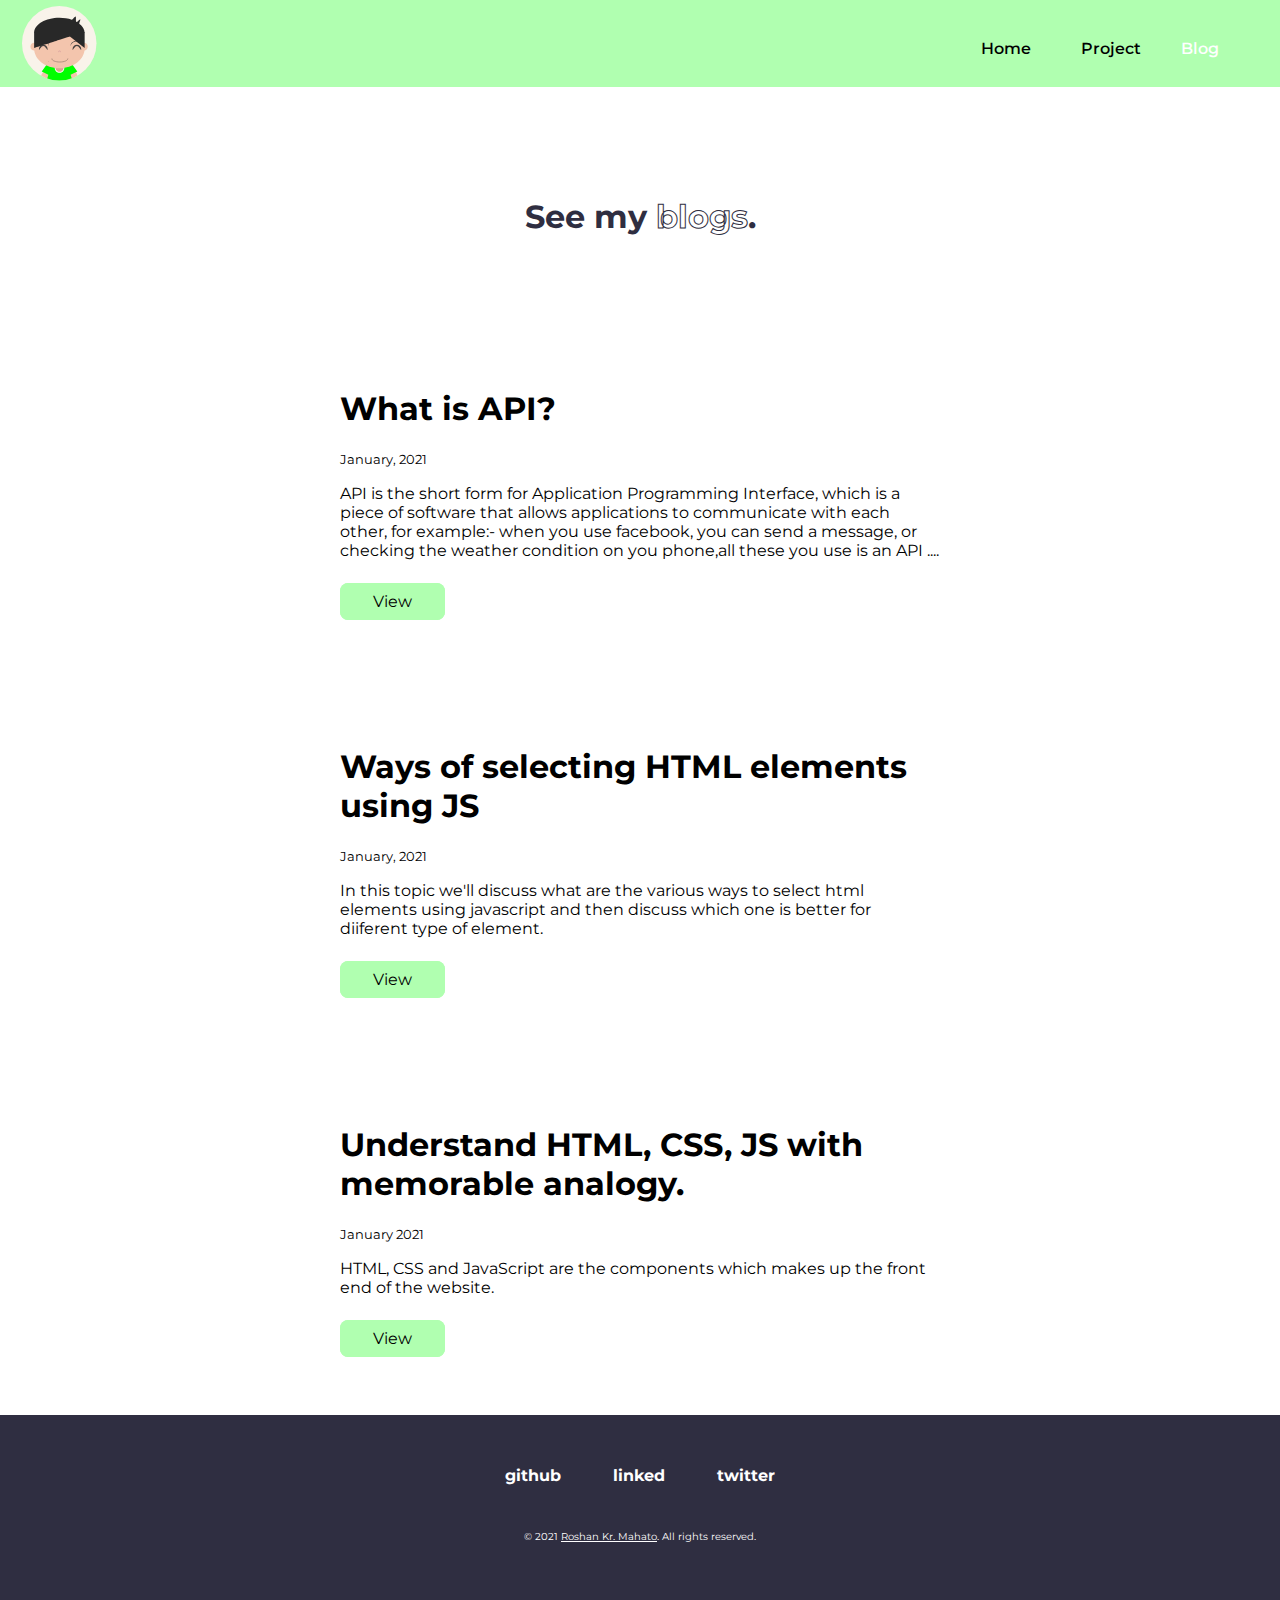
==== blog.html @ bedb5f43 "final commit" ====
<!DOCTYPE html>
<html lang="en">

<head>
    <meta charset="UTF-8">
    <meta name="viewport" content="width=device-width, initial-scale=1.0">
    <title>Blogs | Roshan</title>

    <link rel="stylesheet" href="/styles.css">

</head>

<body>

    <nav>
        <table>
            <tr>
                <td class="logo">
                    <a href="/">
                        <img src="/svg/portfolio intro logo 1.svg" alt="logo">
                    </a>
                </td>
                <td class="nav-item "><a href="/index.html">Home</a></td>
                <td class="nav-item"><a href="/project.html">Project</a></td>
                <td class="nav-item"><a href="#" id="home-text">Blog</a></td>
            </tr>
        </table>
    </nav>

    <section id="sub-part">
        <div>
            <h1>See my <span>blogs</span>. </h1>
        </div>
    </section>

    <section class="article">
        <table>
            <tr>
                <td>
                    <div class="sub-article">
                        <h1>What is API?</h1>
                        <small>January, 2021</small>

                        <p>API is the short form for Application Programming Interface, which is a piece of software
                            that allows applications to communicate with each other, for example:- when you use
                            facebook, you can send a message, or checking the weather condition on you phone,all these
                            you use is an API ....</p>

                        <a class="links secondary-link" style="font-size: 1rem;padding: 0.5rem 2rem;"
                            href="/blogs/doc-api.html">View</a>
                    </div>
                </td>
                <td>
                    <div class="sub-article">
                        <h1>Ways of selecting HTML elements using JS</h1>
                        <small>January, 2021</small>
                        <p>In this topic we'll discuss what are the various ways to select html elements using
                            javascript and then discuss which one is better for diiferent type of element. </p>
                        <a class="links secondary-link" style="font-size: 1rem;padding: 0.5rem 2rem;"
                            href="/blogs/blog-3.html">View</a>
                    </div>
                </td>
                <td>
                    <div class="sub-article">
                        <h1>Understand HTML, CSS, JS with memorable analogy.</h1>
                        <small>January 2021</small>
                        <p>HTML, CSS and JavaScript are the components which makes up the front end of the website.</p>
                        <a class="links secondary-link" style="font-size: 1rem;padding: 0.5rem 2rem;"
                            href="/blogs/blog-2.html">View</a>

                    </div>
                </td>

            </tr>
        </table>
    </section>


    <footer class="foot">
        <table>
            <tr>
                <td><a class="links" href="https://github.com/Ros-an">github</a></td>
                <td><a class="links" href="#" title="not available">linked</a></td>
                <td><a class="links" href="#" title="not available">twitter</a></td>
            </tr>
        </table>
        <p>© 2021 <span>Roshan Kr. Mahato</span>. All rights reserved.</p>
    </footer>



</body>

</html>
---- styles.css ----
@import url('https://fonts.googleapis.com/css2?family=Great+Vibes&display=swap');

@import url('https://fonts.googleapis.com/css2?family=Montserrat:wght@400;700&display=swap');


:root {
    --primary: #b0ffb0;
    --secondary: #2f2e41;
}

body {
    font-family: 'Montserrat', sans-serif;
    margin: 0%;
    /*because by default the body of a page will have some margin.*/
}

/*Navigation bar styling*/

nav table {
    width: 100%;
    background-color: #b0ffb0;
    position: fixed;
    top: 0px;
    bottom: 0px;
}

nav table img {
    width: 75px;
    height: 75px;
    margin-top: 4px;
}

.logo {
    padding: 0 0 0 20px;
}

nav table a {
    text-decoration: none;
    color: black;
}

.nav-item {
    padding-top: 10px;
    width: 6rem;
    font-weight: 550;
}

#home-text {
    color: white;
}

.nav-item a:hover {
    color: white;
}

/*--------Header Section------*/
header {
    text-align: center;
    padding-bottom: 2rem;
}

header h1 {
    font-family: 'Great Vibes', cursive;
    font-size: calc(2rem + 6vw);
    font-weight: lighter;
    margin: 0;
    padding-top: 10rem;
}

header h2 {
    font-size: calc(0.5rem + 2vw);
    font-weight: lighter;
    margin-bottom: 5px;
    color: #2f2e41;
}

header img {
    width: 40vw;
    height: 40vw;
}

/*--------Section style------*/
.container {
    max-width: 600px;
    margin: auto;
}

#tech {
    padding: 3rem;
}

#tech h1 {
    text-align: center;
    color: #2f2e41;
}

.links {
    text-decoration: none;
    box-sizing: border-box;
}

.primary-link {
    background-color: white;
    color: black;
    padding: 0.5rem 1rem;
    border-radius: 0.5rem;
}

.secondary-link {
    background-color: #b0ffb0;
    color: black;
    padding: 0.5rem 1rem;
    border-radius: 0.5rem;
}

/*------Footer section------*/
.foot {
    background-color: #2f2e41;
    padding: 3rem 1rem;
}

.foot table {
    margin: auto;
}

.foot table tr td a {
    color: white;
    font-weight: bold;
    font-size: 16px;
    padding: 0.5rem 1.5rem;
}

.foot p {
    text-align: center;
    font-size: 10px;
    color: white;
    padding-top: 2rem;
}

.foot p span {
    text-decoration: underline;
}

/*-------Project section-----*/
#sub-part {
    text-align: center;
}

#sub-part div h1 {
    padding: 11rem 0 5rem 0;
    color: #2f2e41;
    font-size: 2em;
    margin-bottom: 0;
}

/* css-tricks.com/adding-stroke-to-web-text */
#sub-part div h1 span {
    color: white;
    -webkit-text-stroke-width: 1px;
    -webkit-text-stroke-color: #2f2e41;
}

.article table {
    margin: auto;

}

.article table .primary-link {
    border: 1px solid #2f2e41;
    color: #2f2e41;
    font-size: 15px;
}

.article table .secondary-link {
    border: 1px solid #b0ffb0;
    font-size: 15px;
}

.article .sub-article {
    padding: 3rem 3rem 4rem 3rem;
    max-width: 600px;
    ;
}

.article table td {
    display: block;
}

.article table p {
    margin-bottom: 2rem;
}

/*-----------Blogs page-------------*/
main {
    max-width: 600px;
    margin: auto;
}

.blog-heading {
    padding: 1rem;
    width: 100%;
    background-color: var(--primary);
}

.blog-heading h1 {
    margin: auto;
    font-weight: 100;
    font-size: 2.5rem;
}

.blog-main {
    width: 100%;
    margin: auto;
}

.blog-main img {
    width: 100%;
}

#back-btn a {
    background-color: var(--secondary);
    padding: 0.5rem 1rem;
    text-decoration: none;
    color: white;
    font-size: 1rem;
    position: fixed;
    bottom: 0;
    margin: 0 0 0.5rem 0.5rem;
}

.blog-para {
    margin-bottom: 100px;
    width: 100%;
    padding: 1rem;
}

.blog-para h2 {
    padding-top: 1.5rem;
    font-weight: 100;
    font-size: 2rem;
}
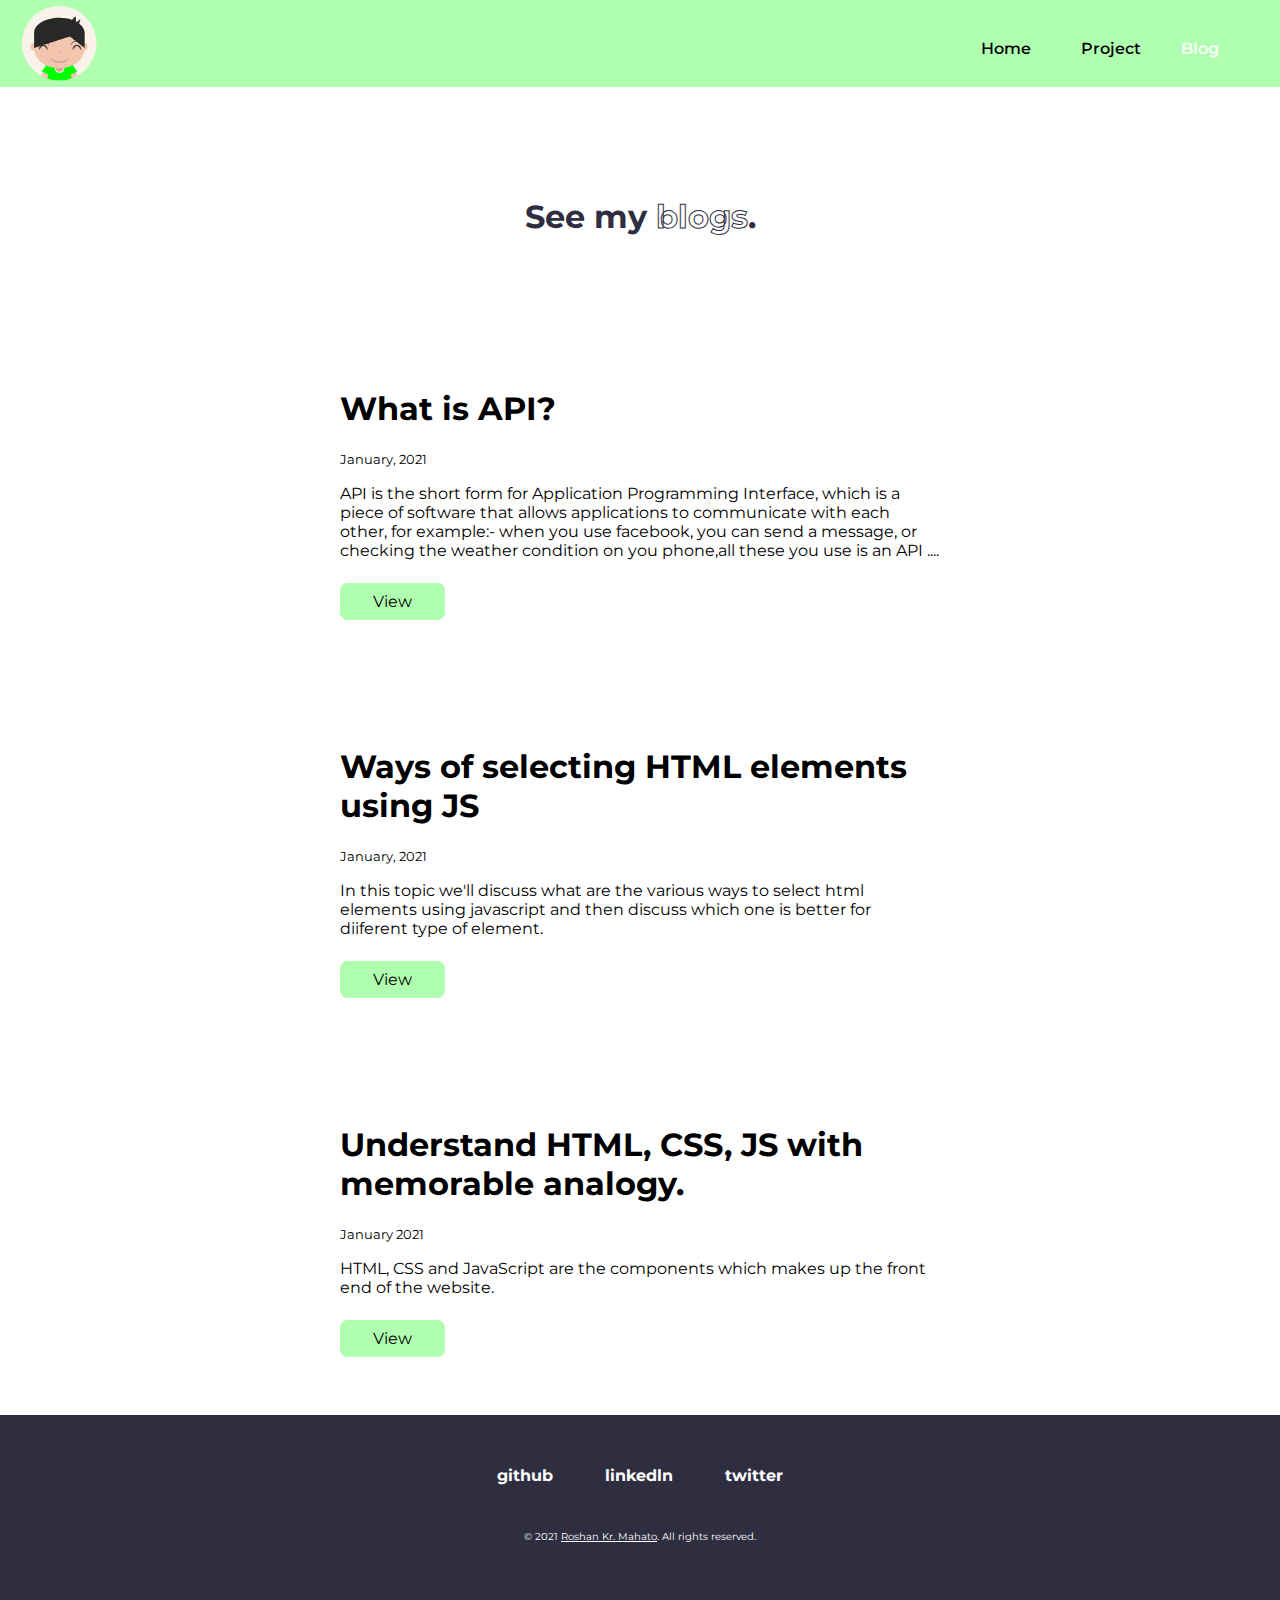
==== commit 2b52de9f: "Update blog.html" ====
--- a/blog.html
+++ b/blog.html
@@ -80,7 +80,7 @@
         <table>
             <tr>
                 <td><a class="links" href="https://github.com/Ros-an">github</a></td>
-                <td><a class="links" href="#" title="not available">linked</a></td>
+                <td><a class="links" href="#" title="not available">linkedln</a></td>
                 <td><a class="links" href="#" title="not available">twitter</a></td>
             </tr>
         </table>
@@ -91,4 +91,4 @@
 
 </body>
 
-</html>+</html>
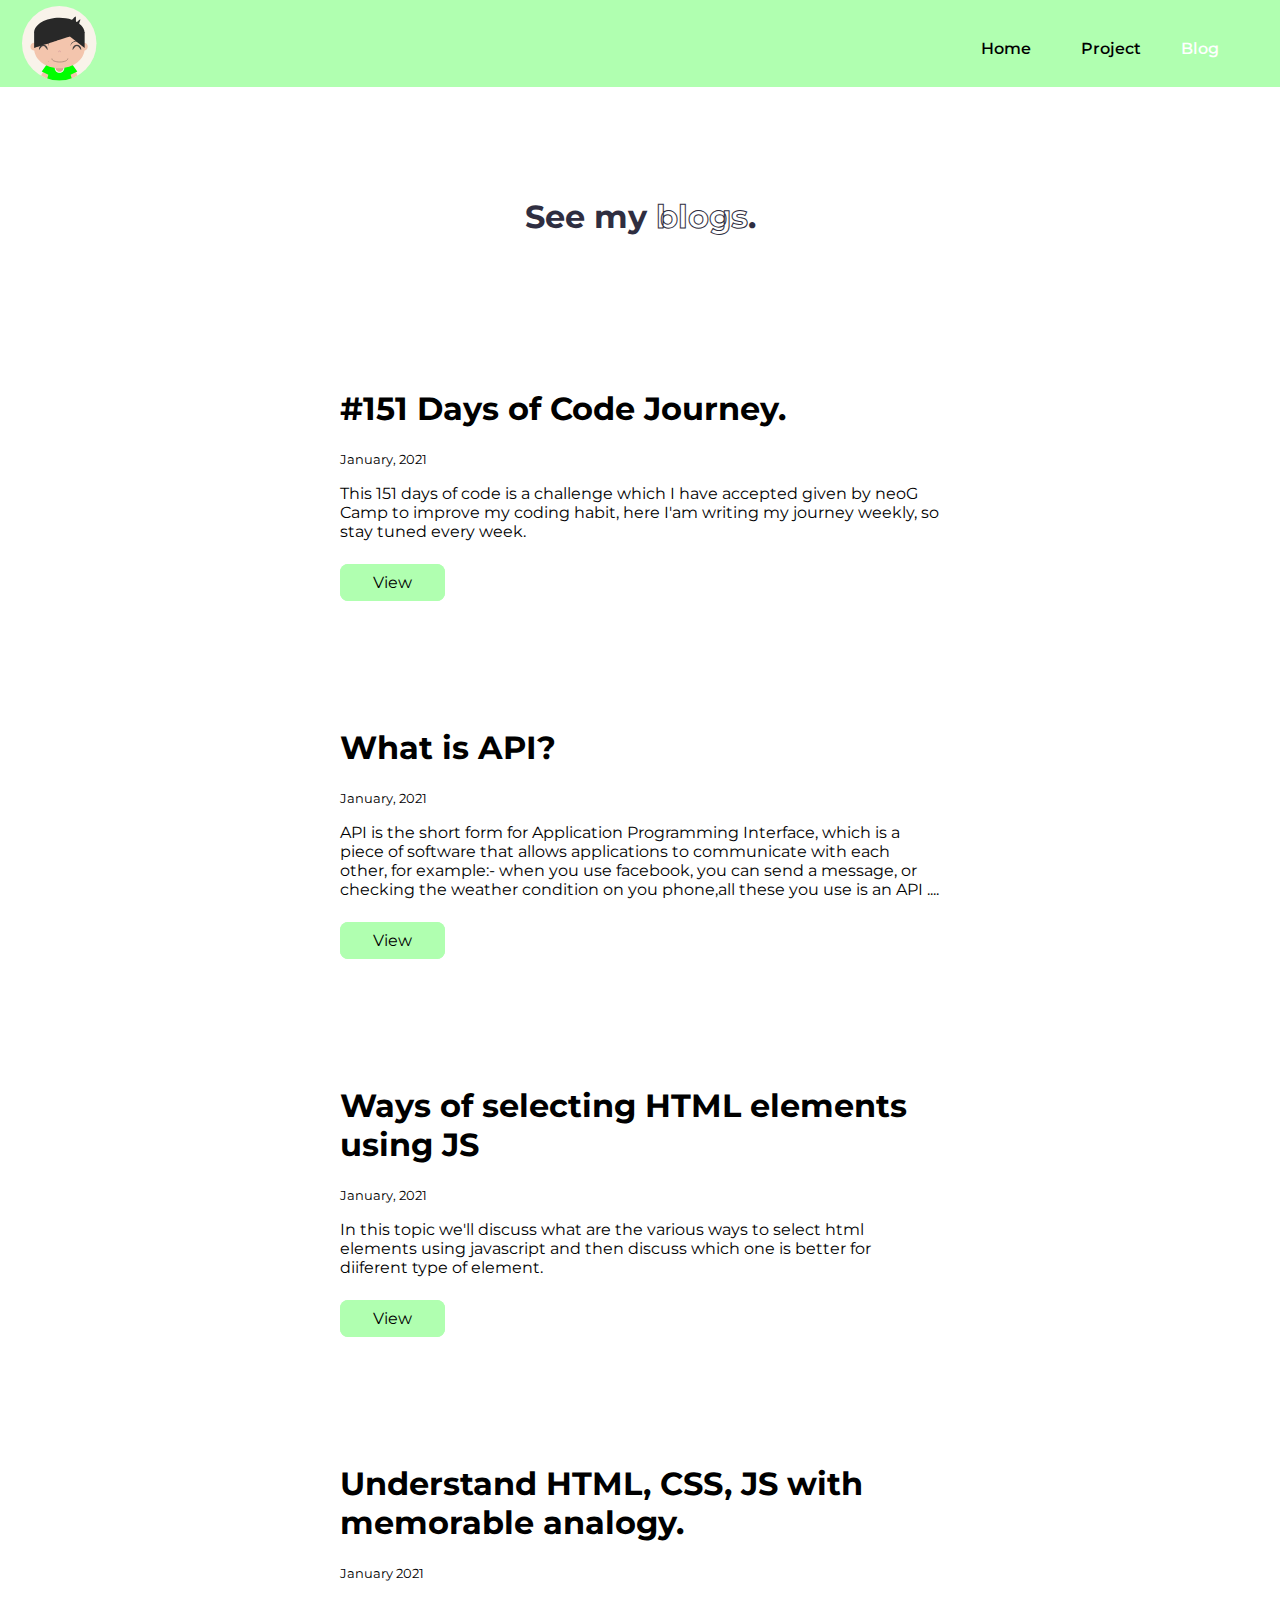
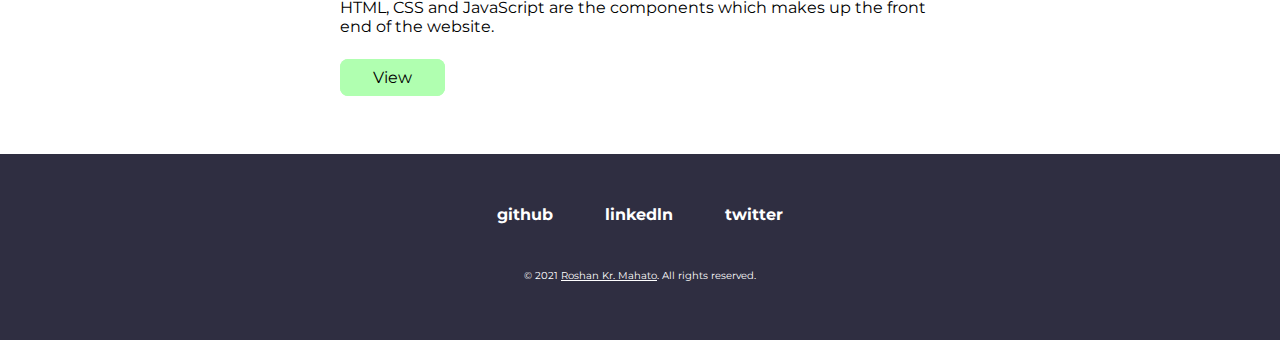
==== commit 9dcfb3c5: "added article" ====
--- a/blog.html
+++ b/blog.html
@@ -36,6 +36,16 @@
     <section class="article">
         <table>
             <tr>
+
+                <td>
+                    <div class="sub-article">
+                        <h1>#151 Days of Code Journey.</h1>
+                        <small>January, 2021</small>
+                        <p>This 151 days of code is a challenge which I have accepted given by neoG Camp to improve my
+                            coding habit, here I'am writing my journey weekly, so stay tuned every week. </p>
+                        <a class="links secondary-link" style="font-size: 1rem;padding: 0.5rem 2rem;" href="#">View</a>
+                    </div>
+                </td>
                 <td>
                     <div class="sub-article">
                         <h1>What is API?</h1>
@@ -80,8 +90,8 @@
         <table>
             <tr>
                 <td><a class="links" href="https://github.com/Ros-an">github</a></td>
-                <td><a class="links" href="#" title="not available">linkedln</a></td>
-                <td><a class="links" href="#" title="not available">twitter</a></td>
+                <td><a class="links" href="https://www.linkedin.com/in/roshan-kr-mahato-798592171/">linkedln</a></td>
+                <td><a class="links" href="https://twitter.com/rosan_kr">twitter</a></td>
             </tr>
         </table>
         <p>© 2021 <span>Roshan Kr. Mahato</span>. All rights reserved.</p>
@@ -91,4 +101,4 @@
 
 </body>
 
-</html>
+</html>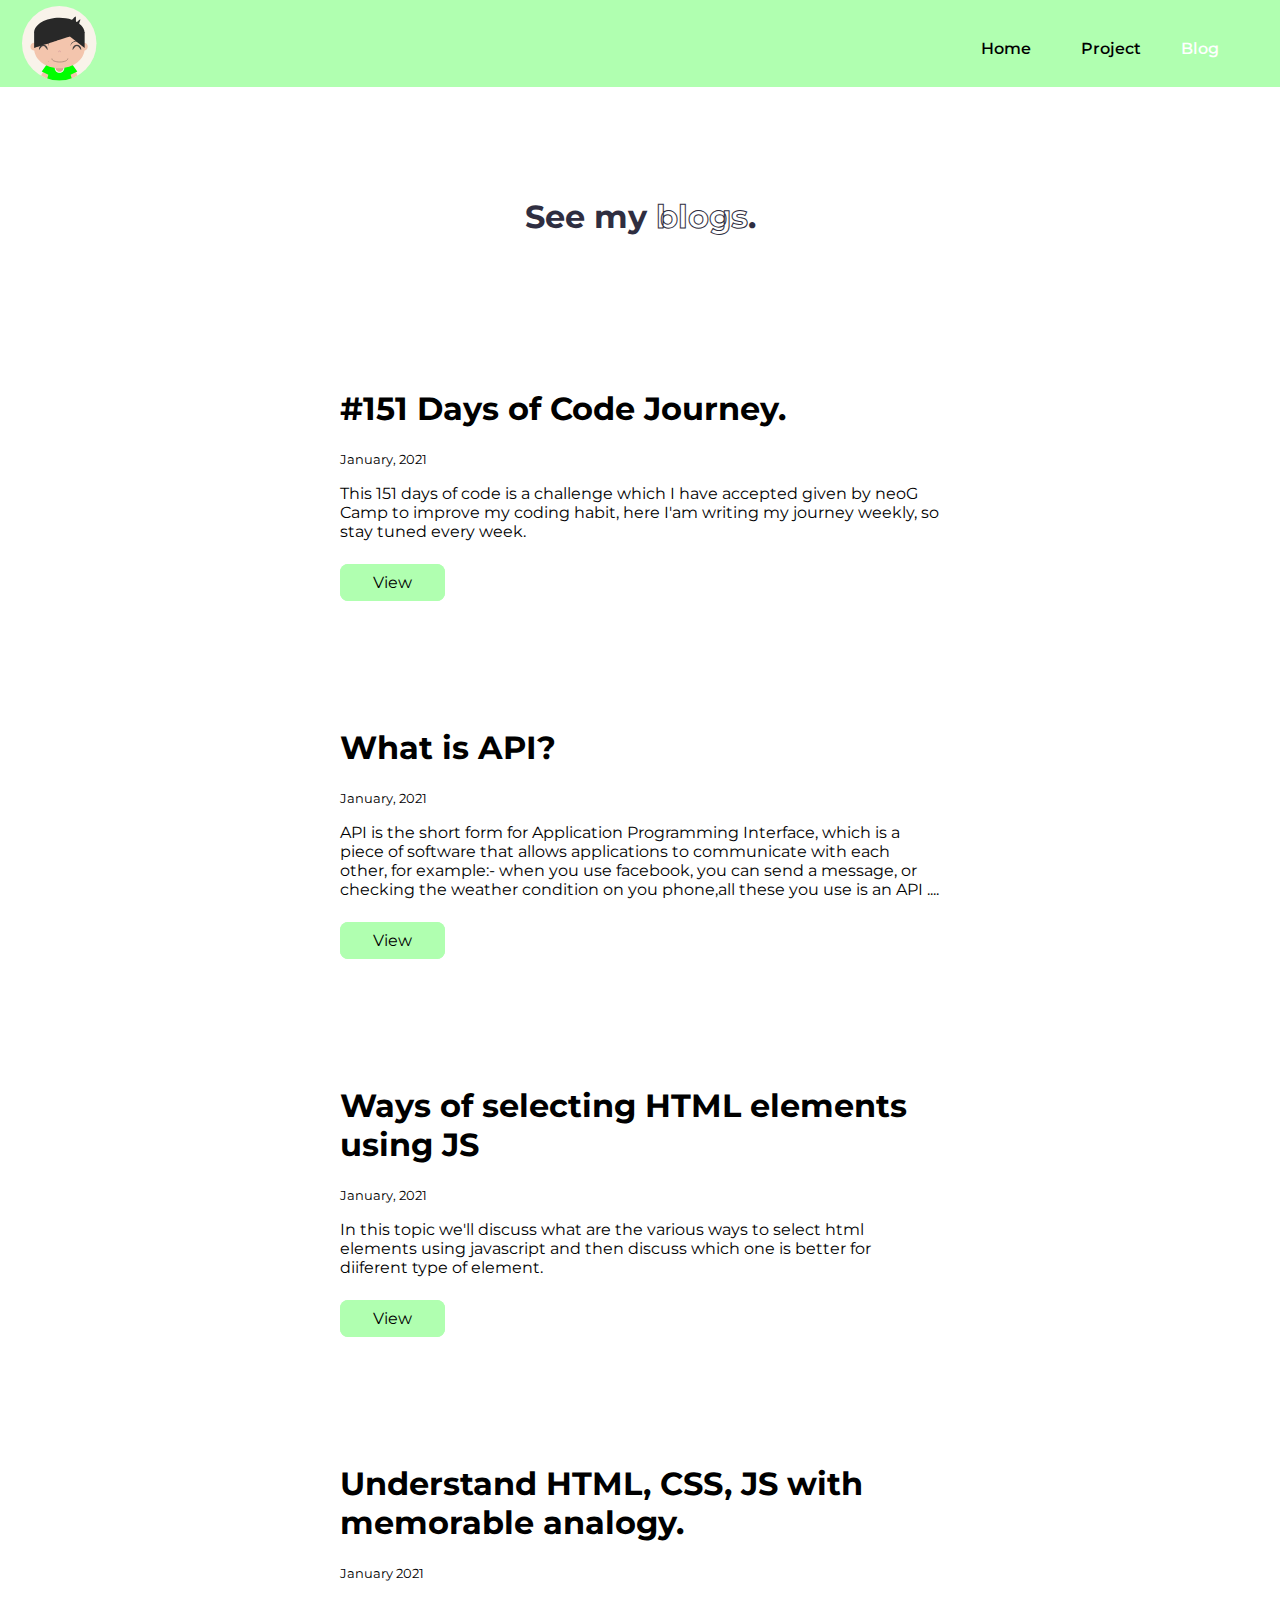
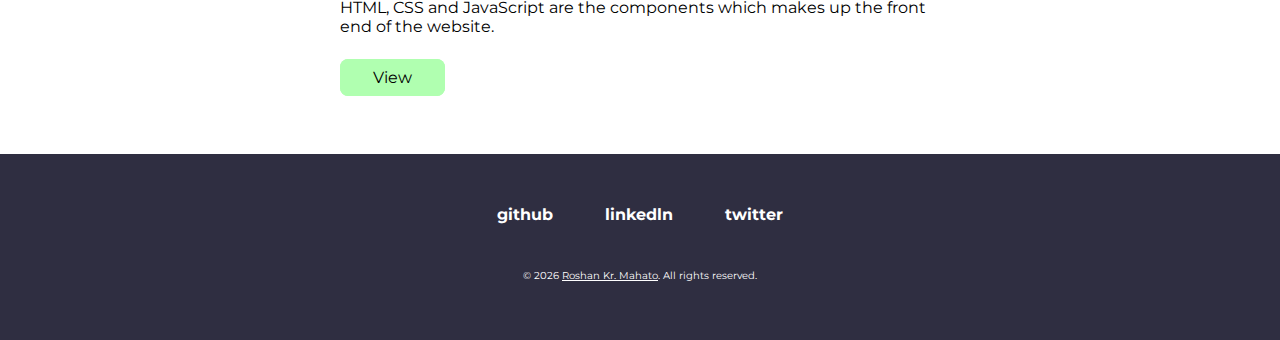
==== commit fbc33d04: "refactor: static to dynamic year" ====
--- a/blog.html
+++ b/blog.html
@@ -43,7 +43,7 @@
                         <small>January, 2021</small>
                         <p>This 151 days of code is a challenge which I have accepted given by neoG Camp to improve my
                             coding habit, here I'am writing my journey weekly, so stay tuned every week. </p>
-                        <a class="links secondary-link" style="font-size: 1rem;padding: 0.5rem 2rem;" href="#">View</a>
+                        <a class="links secondary-link" style="font-size: 1rem;padding: 0.5rem 2rem;" href="/151DayCode/journey151.html">View</a>
                     </div>
                 </td>
                 <td>
@@ -94,10 +94,10 @@
                 <td><a class="links" href="https://twitter.com/rosan_kr">twitter</a></td>
             </tr>
         </table>
-        <p>© 2021 <span>Roshan Kr. Mahato</span>. All rights reserved.</p>
+        <p>© <span id="copy-right" style="text-decoration: none;"></span> <span>Roshan Kr. Mahato</span>. All rights reserved.</p>
     </footer>
-
-
+    
+    <script src="./index.js" type="text/javascript"> </script>
 
 </body>
 
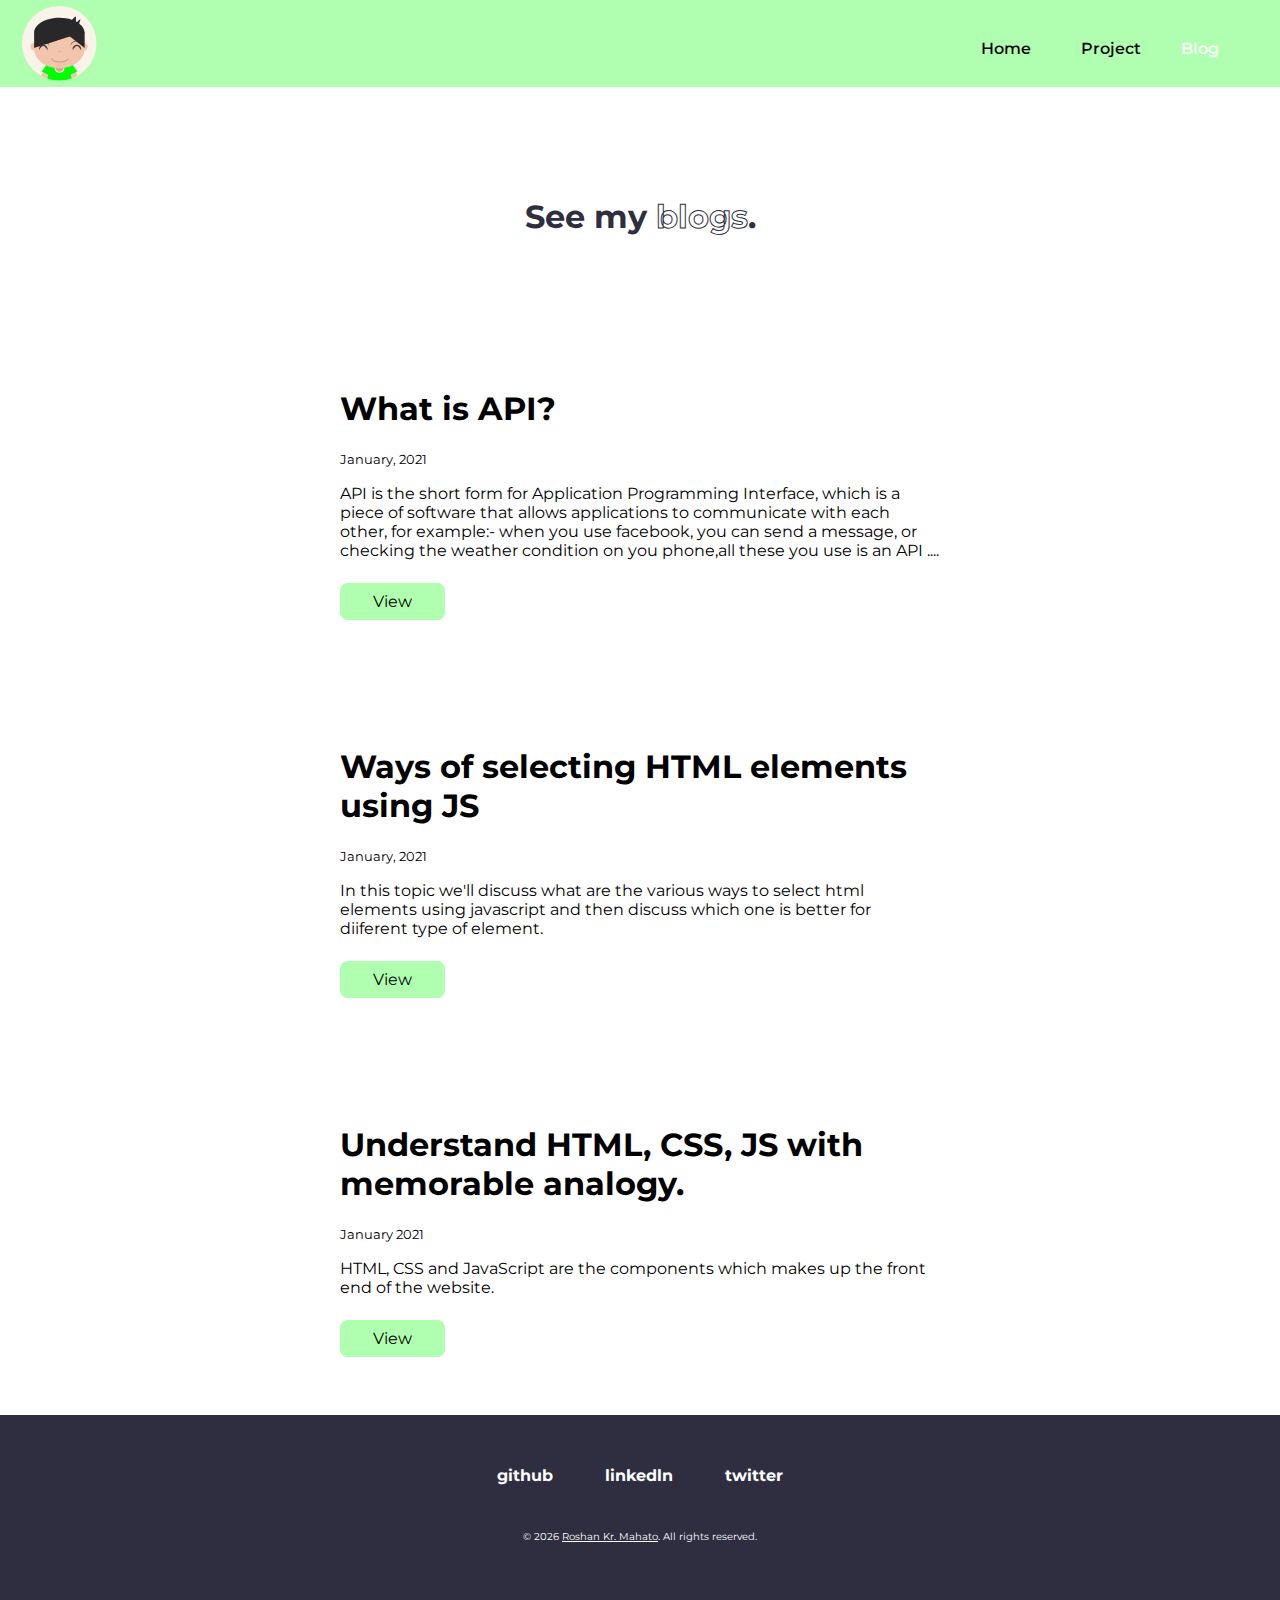
==== commit d06fb95f: "refactor: removed one blog-post" ====
--- a/blog.html
+++ b/blog.html
@@ -36,7 +36,7 @@
     <section class="article">
         <table>
             <tr>
-
+<!-- 
                 <td>
                     <div class="sub-article">
                         <h1>#151 Days of Code Journey.</h1>
@@ -45,7 +45,7 @@
                             coding habit, here I'am writing my journey weekly, so stay tuned every week. </p>
                         <a class="links secondary-link" style="font-size: 1rem;padding: 0.5rem 2rem;" href="/151DayCode/journey151.html">View</a>
                     </div>
-                </td>
+                </td> -->
                 <td>
                     <div class="sub-article">
                         <h1>What is API?</h1>
